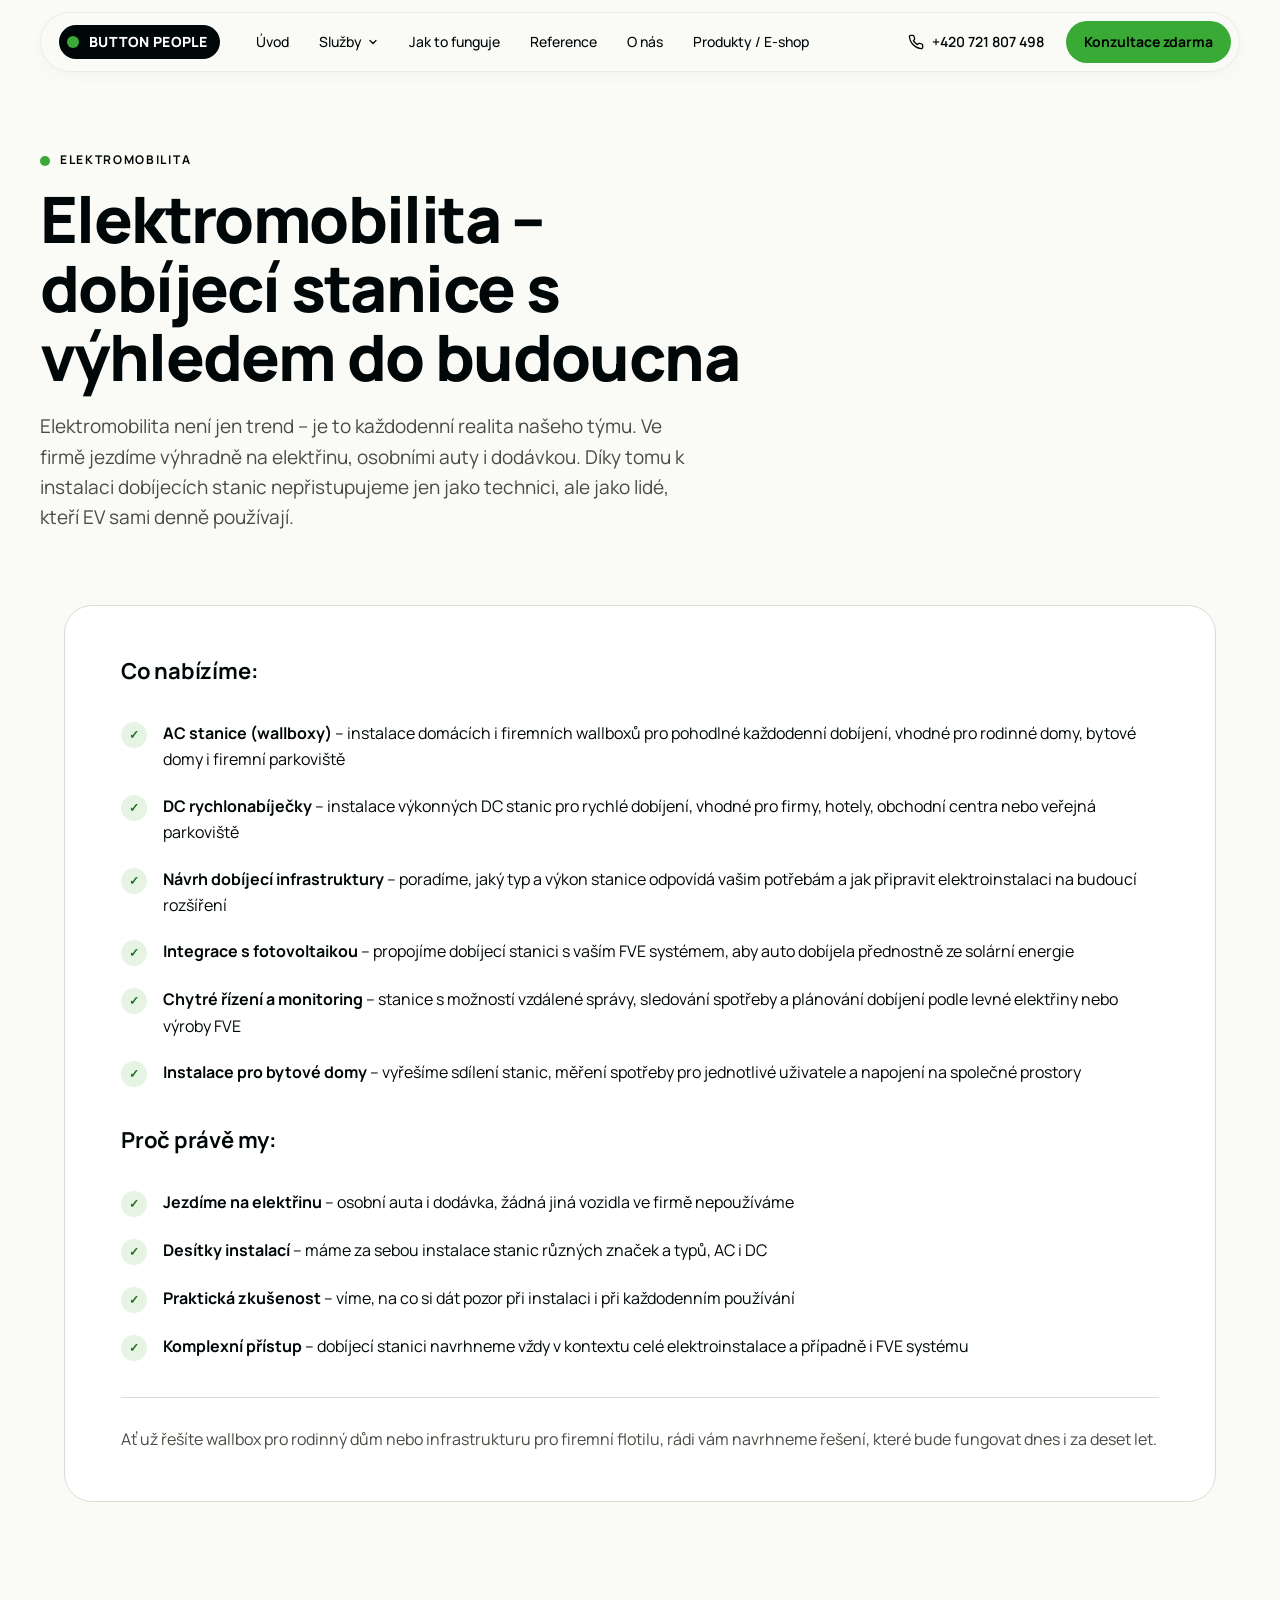
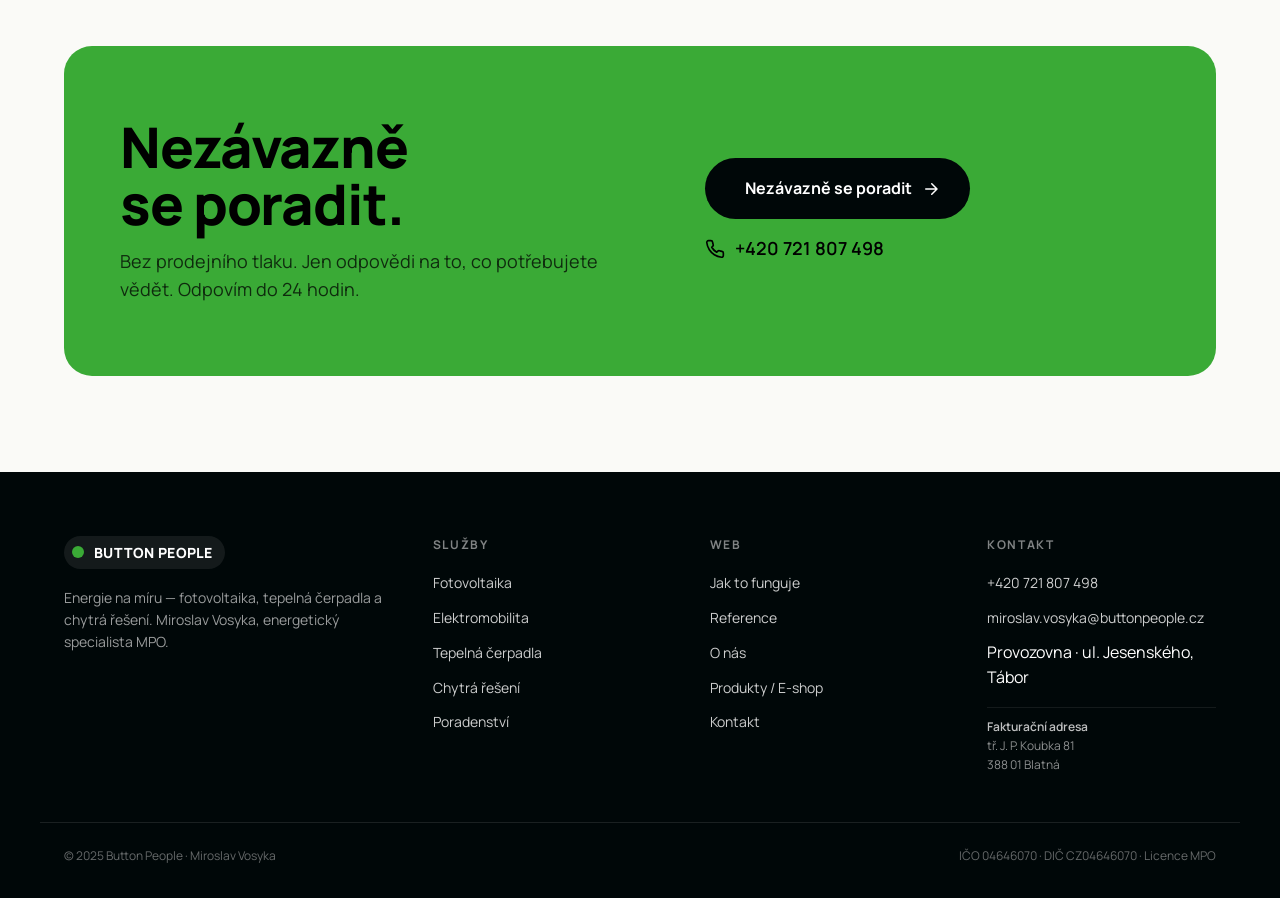
==== elektromobilita.html @ b2ba4898 "Přidat podstránku Elektromobilita a doplnit ji do navigace Nová stránka elektromobilita.html ve stej" ====
<!DOCTYPE html>
<html lang="cs">
<head>
<meta charset="utf-8">
<title>Elektromobilita – dobíjecí stanice s výhledem do budoucna | Button People</title>
<meta name="description" content="Instalace AC wallboxů i DC rychlonabíječek. Jezdíme na elektřinu sami, takže víme, na co si dát pozor. Button People, Tábor.">
<meta name="viewport" content="width=device-width,initial-scale=1">
<link rel="stylesheet" href="style.css">
<style>
@import url('https://fonts.googleapis.com/css2?family=Manrope:wght@400;500;600;700;800&family=JetBrains+Mono:wght@400;500&display=swap');

:root {
  --bp-green:       #3AAA36;
  --bp-green-600:   #2E8D2B;
  --bp-green-700:   #246F22;
  --bp-green-100:   #E6F4E4;
  --bp-black:       #000708;
  --bp-paper:       #FAFAF7;
  --bp-stone-50:    #F5F5F2;
  --bp-stone-100:   #EDEDE8;
  --bp-stone-200:   #DCDCD4;
  --bp-stone-500:   #6A6A61;
  --bp-stone-600:   #4A4A43;
  --fg-1:           var(--bp-black);
  --fg-2:           var(--bp-stone-600);
  --fg-3:           var(--bp-stone-500);
  --border-1:       var(--bp-stone-200);
  --bg-page:        var(--bp-paper);
  --font-sans:      'Manrope', 'Helvetica Neue', Arial, sans-serif;
  --radius-lg:      18px;
  --radius-xl:      28px;
  --shadow-lg:      0 20px 40px -12px rgba(0,7,8,0.18), 0 4px 8px rgba(0,7,8,0.06);
  --dur-fast:       120ms;
  --ease-out:       cubic-bezier(.22,.61,.36,1);
  --container:      1200px;
}

html { -webkit-text-size-adjust: 100%; }
body {
  font-family: var(--font-sans);
  font-size: 16px;
  line-height: 1.55;
  color: var(--fg-1);
  background: var(--bg-page);
  -webkit-font-smoothing: antialiased;
  text-rendering: optimizeLegibility;
  margin: 0;
}
* { box-sizing: border-box; }
a { color: inherit; text-decoration: none; }
p { margin: 0; text-wrap: pretty; }

.container { max-width: var(--container); margin: 0 auto; padding: 0 24px; }

/* NAV */
.nav-wrap { position: sticky; top: 0; z-index: 50; padding: 12px 24px; }
.nav {
  max-width: var(--container); margin: 0 auto;
  display: flex; align-items: center; gap: 8px;
  background: rgba(250,250,247,0.80);
  backdrop-filter: blur(16px); -webkit-backdrop-filter: blur(16px);
  border-radius: 999px; padding: 8px 8px 8px 18px;
  border: 1px solid rgba(0,7,8,0.06);
  box-shadow: 0 4px 20px -8px rgba(0,7,8,0.08);
}
.nav-logo {
  display: inline-flex; align-items: center; gap: 10px;
  font-weight: 800; letter-spacing: 0.02em; font-size: 14px;
  padding: 6px 12px 6px 8px; border-radius: 999px;
  background: var(--bp-black); color: #fff;
}
.nav-logo .dot { width: 12px; height: 12px; border-radius: 50%; background: var(--bp-green); display: inline-block; flex: none; }
.nav-links { display: flex; gap: 2px; margin-left: 14px; flex: 1; }
.nav-links a {
  padding: 8px 14px; border-radius: 999px;
  font-size: 14px; font-weight: 500; color: var(--fg-1);
  transition: background var(--dur-fast) var(--ease-out);
}
.nav-links a:hover { background: rgba(0,7,8,0.05); }
.nav-phone {
  display: inline-flex; align-items: center; gap: 8px;
  padding: 8px 14px; font-size: 14px; font-weight: 600; color: var(--fg-1);
}
.nav-cta {
  display: inline-flex; align-items: center; gap: 8px;
  padding: 10px 18px; border-radius: 999px;
  background: var(--bp-green); color: #000;
  font-weight: 700; font-size: 14px;
  transition: background var(--dur-fast);
}
.nav-cta:hover { background: var(--bp-green-600); color: #fff; }

/* BUTTONS */
.btn {
  display: inline-flex; align-items: center; gap: 10px;
  padding: 14px 24px; border-radius: 999px;
  font-weight: 700; font-size: 15px; border: none; cursor: pointer;
  font-family: inherit; transition: all var(--dur-fast) var(--ease-out);
  text-decoration: none;
}
.btn-dark { background: var(--bp-black); color: #fff; }
.btn-dark:hover { opacity: 0.88; }
.btn-lg { padding: 18px 30px; font-size: 16px; }

/* EYEBROW */
.eyebrow {
  display: inline-flex; align-items: center; gap: 10px;
  font-size: 12px; letter-spacing: .14em; text-transform: uppercase;
  font-weight: 700; margin-bottom: 14px;
}
.eyebrow::before { content: ''; width: 10px; height: 10px; border-radius: 50%; background: var(--bp-green); }

/* PAGE HEADER */
.page-header { padding: 64px 0 72px; }
.page-title {
  font-weight: 800;
  font-size: clamp(36px, 5vw, 64px);
  line-height: 1.08; letter-spacing: -0.025em;
  max-width: 820px; margin: 0 0 20px;
}
.page-lead { font-size: 19px; color: var(--fg-2); line-height: 1.6; max-width: 660px; }

/* CONTENT */
.service-content { padding-bottom: 96px; }
.content-card {
  background: #fff; border: 1px solid var(--border-1);
  border-radius: var(--radius-xl); padding: 48px 56px;
}
.content-card h3 {
  font-family: var(--font-sans); font-size: 22px; font-weight: 700;
  margin: 0 0 32px; letter-spacing: -0.01em;
}
.service-bullets { list-style: none; padding: 0; margin: 0 0 36px; display: grid; gap: 20px; }
.service-bullets li { display: flex; gap: 16px; align-items: flex-start; font-size: 16px; line-height: 1.65; }
.bullet-icon {
  width: 26px; height: 26px; border-radius: 50%;
  background: var(--bp-green-100); color: var(--bp-green-700);
  display: flex; align-items: center; justify-content: center;
  flex-shrink: 0; margin-top: 2px; font-size: 12px; font-weight: 800;
}
.service-closing {
  font-size: 16px; color: var(--fg-2); line-height: 1.65;
  padding-top: 28px; border-top: 1px solid var(--border-1);
}

/* CTA */
.cta-wrap { padding: 48px 0 96px; }
.cta-close {
  background: var(--bp-green); border-radius: var(--radius-xl);
  padding: 72px 56px; display: grid;
  grid-template-columns: 1.2fr 1fr; gap: 40px; align-items: center;
}
.cta-close h2 {
  font-family: var(--font-sans);
  font-size: clamp(36px, 4.5vw, 56px); font-weight: 800;
  line-height: 1.02; letter-spacing: -0.02em; margin: 0 0 16px; color: #000;
}
.cta-close p { color: rgba(0,0,0,0.75); font-size: 18px; max-width: 480px; margin: 0; }
.cta-actions { display: flex; flex-direction: column; gap: 16px; align-items: flex-start; }
.cta-phone { display: inline-flex; align-items: center; gap: 10px; font-size: 18px; font-weight: 600; color: #000; }

/* FOOTER */
.footer { background: var(--bp-black); color: #fff; padding: 64px 0 32px; margin-top: 0; }
.footer-inner {
  display: grid; grid-template-columns: 1.4fr 1fr 1fr 1fr;
  gap: 48px; padding-bottom: 48px;
  border-bottom: 1px solid rgba(255,255,255,0.10);
}
.footer h5 {
  font-size: 12px; letter-spacing: .14em; text-transform: uppercase;
  color: rgba(255,255,255,0.50); margin: 0 0 16px; font-weight: 700;
}
.footer-col ul { list-style: none; padding: 0; margin: 0; display: grid; gap: 10px; }
.footer-col a { color: rgba(255,255,255,0.80); font-size: 14px; transition: color var(--dur-fast); }
.footer-col a:hover { color: var(--bp-green); }
.footer-about { font-size: 14px; color: rgba(255,255,255,0.60); line-height: 1.55; margin-top: 18px; max-width: 320px; }
.footer-bottom {
  display: flex; justify-content: space-between; align-items: center;
  padding-top: 24px; font-size: 12px; color: rgba(255,255,255,0.40);
}
.footer-logo {
  display: inline-flex; align-items: center; gap: 10px;
  font-weight: 800; letter-spacing: 0.02em; font-size: 14px;
  padding: 6px 12px 6px 8px; border-radius: 999px;
  background: rgba(255,255,255,0.08); color: #fff;
}
.footer-logo .dot { width: 12px; height: 12px; border-radius: 50%; background: var(--bp-green); display: inline-block; }

/* STICKY CTA */
.sticky-cta {
  display: none; position: fixed; bottom: 16px; right: 16px; z-index: 60;
  background: var(--bp-green); color: #000; padding: 14px 22px; border-radius: 999px;
  font-weight: 700; font-size: 14px; font-family: var(--font-sans);
  box-shadow: var(--shadow-lg);
}

/* RESPONSIVE */
@media (max-width: 900px) {
  .cta-close { grid-template-columns: 1fr; padding: 40px 28px; }
  .footer-inner { grid-template-columns: 1fr 1fr; }
  .content-card { padding: 32px 24px; }
  .nav-links { display: none; }
  .nav-phone { display: none; }
  .sticky-cta { display: inline-flex; }
}
</style>
</head>
<body>

<!-- NAV -->
<div class="nav-wrap">
  <nav class="nav">
    <a href="index.html" class="nav-logo"><span class="dot"></span>BUTTON PEOPLE</a>
    <div class="nav-links">
      <a href="index.html">Úvod</a>
      <div class="nav-dropdown">
          <a href="sluzby.html" class="nav-dropdown-trigger">Služby <svg class="chevron" width="12" height="12" viewBox="0 0 24 24" fill="none" stroke="currentColor" stroke-width="2.5" stroke-linecap="round" stroke-linejoin="round"><path d="M6 9l6 6 6-6"/></svg></a>
          <div class="nav-dropdown-menu">
            <a href="fotovoltaika.html"><span class="dd-icon"><svg viewBox="0 0 24 24"><circle cx="12" cy="12" r="4"/><path d="M12 2v2M12 20v2M4.93 4.93l1.41 1.41M17.66 17.66l1.41 1.41M2 12h2M20 12h2M6.34 17.66l-1.41 1.41M19.07 4.93l-1.41 1.41"/></svg></span>Fotovoltaika</a>
            <a href="elektromobilita.html"><span class="dd-icon"><svg viewBox="0 0 24 24"><path d="M13 2L3 14h9l-1 8 10-12h-9l1-8z"/></svg></span>Elektromobilita</a>
            <a href="tepelna-cerpadla.html"><span class="dd-icon"><svg viewBox="0 0 24 24"><path d="M14 4v10.54a4 4 0 1 1-4 0V4a2 2 0 0 1 4 0Z"/></svg></span>Tepelná čerpadla</a>
            <a href="energeticka-reseni.html"><span class="dd-icon"><svg viewBox="0 0 24 24"><rect x="4" y="4" width="16" height="16" rx="2"/><path d="M9 9h6v6H9zM9 1v3M15 1v3M9 20v3M15 20v3M20 9h3M20 14h3M1 9h3M1 14h3"/></svg></span>Chytrá řešení</a>
            <a href="poradenstvi.html"><span class="dd-icon"><svg viewBox="0 0 24 24"><path d="M12 22s8-4 8-10V5l-8-3-8 3v7c0 6 8 10 8 10z"/><path d="m9 12 2 2 4-4"/></svg></span>Energetické poradenství</a>
          </div>
        </div>
      <a href="jak-to-funguje.html">Jak to funguje</a>
      <a href="reference.html">Reference</a>
      <a href="o-nas.html">O nás</a>
      <a href="eshop.html">Produkty / E-shop</a>
    </div>
    <span class="nav-phone">
      <svg width="16" height="16" viewBox="0 0 24 24" fill="none" stroke="currentColor" stroke-width="2" stroke-linecap="round" stroke-linejoin="round"><path d="M22 16.92v3a2 2 0 0 1-2.18 2 19.79 19.79 0 0 1-8.63-3.07 19.5 19.5 0 0 1-6-6 19.79 19.79 0 0 1-3.07-8.67A2 2 0 0 1 4.11 2h3a2 2 0 0 1 2 1.72 12.84 12.84 0 0 0 .7 2.81 2 2 0 0 1-.45 2.11L8.09 9.91a16 16 0 0 0 6 6l1.27-1.27a2 2 0 0 1 2.11-.45 12.84 12.84 0 0 0 2.81.7A2 2 0 0 1 22 16.92z"/></svg>
      +420 721 807 498
    </span>
    <a href="kontakt.html" class="nav-cta">Konzultace zdarma</a>
  </nav>
</div>

<!-- PAGE HEADER -->
<div class="container page-header">
  <div class="eyebrow">Elektromobilita</div>
  <h1 class="page-title">Elektromobilita – dobíjecí stanice s výhledem do budoucna</h1>
  <p class="page-lead">Elektromobilita není jen trend – je to každodenní realita našeho týmu. Ve firmě jezdíme výhradně na elektřinu, osobními auty i dodávkou. Díky tomu k instalaci dobíjecích stanic nepřistupujeme jen jako technici, ale jako lidé, kteří EV sami denně používají.</p>
</div>

<!-- CONTENT -->
<div class="container service-content">
  <div class="content-card">
    <h3>Co nabízíme:</h3>
    <ul class="service-bullets">
      <li>
        <span class="bullet-icon">✓</span>
        <span><strong>AC stanice (wallboxy)</strong> – instalace domácích i firemních wallboxů pro pohodlné každodenní dobíjení, vhodné pro rodinné domy, bytové domy i firemní parkoviště</span>
      </li>
      <li>
        <span class="bullet-icon">✓</span>
        <span><strong>DC rychlonabíječky</strong> – instalace výkonných DC stanic pro rychlé dobíjení, vhodné pro firmy, hotely, obchodní centra nebo veřejná parkoviště</span>
      </li>
      <li>
        <span class="bullet-icon">✓</span>
        <span><strong>Návrh dobíjecí infrastruktury</strong> – poradíme, jaký typ a výkon stanice odpovídá vašim potřebám a jak připravit elektroinstalaci na budoucí rozšíření</span>
      </li>
      <li>
        <span class="bullet-icon">✓</span>
        <span><strong>Integrace s fotovoltaikou</strong> – propojíme dobíjecí stanici s vaším FVE systémem, aby auto dobíjela přednostně ze solární energie</span>
      </li>
      <li>
        <span class="bullet-icon">✓</span>
        <span><strong>Chytré řízení a monitoring</strong> – stanice s možností vzdálené správy, sledování spotřeby a plánování dobíjení podle levné elektřiny nebo výroby FVE</span>
      </li>
      <li>
        <span class="bullet-icon">✓</span>
        <span><strong>Instalace pro bytové domy</strong> – vyřešíme sdílení stanic, měření spotřeby pro jednotlivé uživatele a napojení na společné prostory</span>
      </li>
    </ul>

    <h3>Proč právě my:</h3>
    <ul class="service-bullets">
      <li>
        <span class="bullet-icon">✓</span>
        <span><strong>Jezdíme na elektřinu</strong> – osobní auta i dodávka, žádná jiná vozidla ve firmě nepoužíváme</span>
      </li>
      <li>
        <span class="bullet-icon">✓</span>
        <span><strong>Desítky instalací</strong> – máme za sebou instalace stanic různých značek a typů, AC i DC</span>
      </li>
      <li>
        <span class="bullet-icon">✓</span>
        <span><strong>Praktická zkušenost</strong> – víme, na co si dát pozor při instalaci i při každodenním používání</span>
      </li>
      <li>
        <span class="bullet-icon">✓</span>
        <span><strong>Komplexní přístup</strong> – dobíjecí stanici navrhneme vždy v kontextu celé elektroinstalace a případně i FVE systému</span>
      </li>
    </ul>

    <p class="service-closing">Ať už řešíte wallbox pro rodinný dům nebo infrastrukturu pro firemní flotilu, rádi vám navrhneme řešení, které bude fungovat dnes i za deset let.</p>
  </div>
</div>

<!-- CTA -->
<div class="cta-wrap">
  <div class="container">
    <div class="cta-close">
      <div>
        <h2>Nezávazně se poradit.</h2>
        <p>Bez prodejního tlaku. Jen odpovědi na to, co potřebujete vědět. Odpovím do 24 hodin.</p>
      </div>
      <div class="cta-actions">
        <a href="kontakt.html" class="btn btn-dark btn-lg">
          Nezávazně se poradit
          <svg width="18" height="18" viewBox="0 0 24 24" fill="none" stroke="currentColor" stroke-width="2" stroke-linecap="round" stroke-linejoin="round"><path d="M5 12h14M13 5l7 7-7 7"/></svg>
        </a>
        <span class="cta-phone">
          <svg width="20" height="20" viewBox="0 0 24 24" fill="none" stroke="currentColor" stroke-width="2" stroke-linecap="round" stroke-linejoin="round"><path d="M22 16.92v3a2 2 0 0 1-2.18 2 19.79 19.79 0 0 1-8.63-3.07 19.5 19.5 0 0 1-6-6 19.79 19.79 0 0 1-3.07-8.67A2 2 0 0 1 4.11 2h3a2 2 0 0 1 2 1.72 12.84 12.84 0 0 0 .7 2.81 2 2 0 0 1-.45 2.11L8.09 9.91a16 16 0 0 0 6 6l1.27-1.27a2 2 0 0 1 2.11-.45 12.84 12.84 0 0 0 2.81.7A2 2 0 0 1 22 16.92z"/></svg>
          +420 721 807 498
        </span>
      </div>
    </div>
  </div>
</div>

<!-- FOOTER -->
<footer class="footer">
  <div class="container footer-inner">
    <div>
      <a href="index.html" class="footer-logo"><span class="dot"></span>BUTTON PEOPLE</a>
      <p class="footer-about">Energie na míru — fotovoltaika, tepelná čerpadla a chytrá řešení. Miroslav Vosyka, energetický specialista MPO.</p>
    </div>
    <div class="footer-col">
      <h5>Služby</h5>
      <ul>
        <li><a href="fotovoltaika.html">Fotovoltaika</a></li>
        <li><a href="elektromobilita.html">Elektromobilita</a></li>
        <li><a href="tepelna-cerpadla.html">Tepelná čerpadla</a></li>
        <li><a href="energeticka-reseni.html">Chytrá řešení</a></li>
        <li><a href="poradenstvi.html">Poradenství</a></li>
      </ul>
    </div>
    <div class="footer-col">
      <h5>Web</h5>
      <ul>
        <li><a href="jak-to-funguje.html">Jak to funguje</a></li>
        <li><a href="reference.html">Reference</a></li>
        <li><a href="o-nas.html">O nás</a></li>
        <li><a href="eshop.html">Produkty / E-shop</a></li>
        <li><a href="kontakt.html">Kontakt</a></li>
      </ul>
    </div>
    <div class="footer-col">
      <h5>Kontakt</h5>
      <ul>
        <li><a href="tel:+420721807498">+420 721 807 498</a></li>
        <li><a href="mailto:miroslav.vosyka@buttonpeople.cz">miroslav.vosyka@buttonpeople.cz</a></li>
        <li>Provozovna · ul. Jesenského, Tábor</li>
        <li style="margin-top:8px;padding-top:10px;border-top:1px solid rgba(255,255,255,0.08);font-size:12px;color:rgba(255,255,255,0.55);line-height:1.55">
          <strong style="color:rgba(255,255,255,0.75);font-weight:600">Fakturační adresa</strong><br>
          tř. J. P. Koubka 81<br>388 01 Blatná
        </li>
      </ul>
    </div>
  </div>
  <div class="container footer-bottom">
    <span>© 2025 Button People · Miroslav Vosyka</span>
    <span>IČO 04646070 · DIČ CZ04646070 · Licence MPO</span>
  </div>
</footer>

<a href="kontakt.html" class="sticky-cta">Konzultace zdarma</a>

</body>
</html>
---- style.css ----
/* ==========================================================================
   Button People — Design Tokens + Website Styles
   ========================================================================== */

@import url('https://fonts.googleapis.com/css2?family=Manrope:wght@400;500;600;700;800&family=JetBrains+Mono:wght@400;500&display=swap');

:root {
  --bp-green:        #3AAA36;
  --bp-green-600:    #2E8D2B;
  --bp-green-700:    #246F22;
  --bp-green-100:    #E6F4E4;
  --bp-green-50:     #F2F9F1;

  --bp-black:        #000708;
  --bp-ink:          #0E1311;
  --bp-charcoal:     #1C2320;

  --bp-white:        #FFFFFF;
  --bp-paper:        #FAFAF7;
  --bp-stone-50:     #F5F5F2;
  --bp-stone-100:    #EDEDE8;
  --bp-stone-200:    #DCDCD4;
  --bp-stone-300:    #BFBFB5;
  --bp-stone-400:    #8E8E85;
  --bp-stone-500:    #6A6A61;
  --bp-stone-600:    #4A4A43;
  --bp-stone-700:    #2D2D28;

  --fg-1:            var(--bp-black);
  --fg-2:            var(--bp-stone-600);
  --fg-3:            var(--bp-stone-500);
  --fg-disabled:     var(--bp-stone-400);
  --fg-on-dark:      var(--bp-white);
  --fg-on-dark-2:    rgba(255,255,255,0.72);
  --fg-on-dark-3:    rgba(255,255,255,0.50);
  --fg-accent:       var(--bp-green-700);

  --bg-page:         var(--bp-paper);
  --bg-surface:      var(--bp-white);
  --bg-surface-alt:  var(--bp-stone-50);
  --bg-dark:         var(--bp-black);
  --bg-dark-alt:     var(--bp-ink);
  --bg-accent:       var(--bp-green);
  --bg-accent-soft:  var(--bp-green-100);

  --border-1:        var(--bp-stone-200);
  --border-2:        var(--bp-stone-300);
  --border-strong:   var(--bp-black);
  --border-on-dark:  rgba(255,255,255,0.10);

  --font-sans:   'Manrope', 'Helvetica Neue', Arial, sans-serif;
  --font-display:'Manrope', 'Helvetica Neue', Arial, sans-serif;
  --font-mono:   'JetBrains Mono', ui-monospace, 'SF Mono', Menlo, monospace;

  --fs-display-1: clamp(56px, 7.5vw, 104px);
  --fs-display-2: clamp(44px, 5.5vw, 72px);
  --fs-h1:        clamp(36px, 4vw, 56px);
  --fs-h2:        clamp(28px, 3vw, 40px);
  --fs-h3:        22px;
  --fs-h4:        18px;
  --fs-body-lg:   18px;
  --fs-body:      16px;
  --fs-body-sm:   14px;
  --fs-caption:   13px;
  --fs-overline:  12px;

  --lh-tight:     0.95;
  --lh-display:   1.02;
  --lh-heading:   1.12;
  --lh-body:      1.55;
  --lh-loose:     1.7;

  --tracking-display: -0.02em;
  --tracking-heading: -0.01em;
  --tracking-body:    0;
  --tracking-over:    0.14em;

  --sp-0:  0; --sp-1:  4px; --sp-2:  8px; --sp-3:  12px;
  --sp-4:  16px; --sp-5:  24px; --sp-6:  32px; --sp-7:  48px;
  --sp-8:  64px; --sp-9:  96px; --sp-10: 128px;

  --radius-xs:   4px;
  --radius-sm:   8px;
  --radius-md:   12px;
  --radius-lg:   18px;
  --radius-xl:   28px;
  --radius-pill: 999px;

  --shadow-sm:   0 1px 2px rgba(0,7,8,0.06), 0 1px 1px rgba(0,7,8,0.04);
  --shadow-md:   0 6px 16px -4px rgba(0,7,8,0.10), 0 2px 4px rgba(0,7,8,0.06);
  --shadow-lg:   0 20px 40px -12px rgba(0,7,8,0.18), 0 4px 8px rgba(0,7,8,0.06);
  --shadow-focus:0 0 0 3px rgba(58,170,54,0.35);

  --ease-out:    cubic-bezier(.22,.61,.36,1);
  --ease-in-out: cubic-bezier(.65,.05,.36,1);
  --dur-fast:    120ms;
  --dur-base:    220ms;
  --dur-slow:    420ms;

  --container: 1200px;
  --container-narrow: 880px;
}

/* ========== BASE ========== */
html { -webkit-text-size-adjust: 100%; }
body {
  font-family: var(--font-sans);
  font-size: var(--fs-body);
  line-height: var(--lh-body);
  color: var(--fg-1);
  background: var(--bg-page);
  -webkit-font-smoothing: antialiased;
  text-rendering: optimizeLegibility;
  margin: 0;
}
* { box-sizing: border-box; }
a { color: inherit; text-decoration: none; }
img { max-width: 100%; display: block; }
p { margin: 0; text-wrap: pretty; }

h1, h2, h3, h4 { margin: 0; text-wrap: balance; }

.container {
  max-width: var(--container);
  margin: 0 auto;
  padding: 0 24px;
}

/* ========== TYPOGRAPHY ========== */
.eyebrow {
  display: inline-flex; align-items: center; gap: 10px;
  font-size: 12px; letter-spacing: .14em; text-transform: uppercase;
  font-weight: 700; margin-bottom: 14px;
}
.eyebrow::before { content: ''; width: 10px; height: 10px; border-radius: 50%; background: var(--bp-green); }
.h2 {
  font-weight: 800;
  font-size: clamp(32px, 4vw, 52px);
  line-height: 1.05;
  letter-spacing: -0.02em;
  margin: 0;
  text-wrap: balance;
}
.lead { font-size: 18px; color: var(--fg-2); margin-top: 16px; line-height: 1.55; }

/* ========== NAV ========== */
.nav-wrap {
  position: sticky; top: 0; z-index: 50;
  padding: 12px 24px;
  background: transparent;
}
.nav {
  max-width: var(--container);
  margin: 0 auto;
  display: flex; align-items: center; gap: 8px;
  background: rgba(250,250,247,0.80);
  backdrop-filter: blur(16px);
  -webkit-backdrop-filter: blur(16px);
  border-radius: 999px;
  padding: 8px 8px 8px 18px;
  border: 1px solid rgba(0,7,8,0.06);
  box-shadow: 0 4px 20px -8px rgba(0,7,8,0.08);
}
.nav-logo {
  display: inline-flex; align-items: center; gap: 10px;
  font-weight: 800; letter-spacing: 0.02em; font-size: 14px;
  padding: 6px 12px 6px 8px; border-radius: 999px;
  background: var(--bp-black); color: #fff;
  flex-shrink: 0;
}
.nav-logo .dot { width: 12px; height: 12px; border-radius: 50%; background: var(--bp-green); display: inline-block; flex: none; }
.nav-links { display: flex; gap: 2px; margin-left: 14px; flex: 1; }
.nav-links a {
  padding: 8px 14px; border-radius: 999px;
  font-size: 14px; font-weight: 500; color: var(--fg-1);
  transition: background var(--dur-fast) var(--ease-out);
}
.nav-links a:hover { background: rgba(0,7,8,0.05); }
.nav-links a.active { background: var(--bp-stone-100); }
.nav-phone {
  display: inline-flex; align-items: center; gap: 8px;
  padding: 8px 14px; font-size: 14px; font-weight: 600; color: var(--fg-1);
}
.nav-cta {
  display: inline-flex; align-items: center; gap: 8px;
  padding: 10px 18px; border-radius: 999px;
  background: var(--bp-green); color: #000;
  font-weight: 700; font-size: 14px;
  transition: background var(--dur-fast);
}
.nav-cta:hover { background: var(--bp-green-600); color: #fff; }

/* ========== NAV DROPDOWN ========== */
.nav-dropdown { position: relative; display: flex; align-items: center; }
.nav-dropdown-trigger {
  display: inline-flex; align-items: center; gap: 5px;
  padding: 8px 14px; border-radius: 999px;
  font-size: 14px; font-weight: 500; color: var(--fg-1);
  transition: background var(--dur-fast) var(--ease-out);
  cursor: pointer; white-space: nowrap;
}
.nav-dropdown:hover .nav-dropdown-trigger { background: rgba(0,7,8,0.05); }
.nav-dropdown-trigger.active { background: var(--bp-stone-100); }
.nav-dropdown-trigger .chevron { transition: transform var(--dur-fast) var(--ease-out); flex-shrink: 0; }
.nav-dropdown:hover .nav-dropdown-trigger .chevron { transform: rotate(180deg); }
.nav-dropdown-menu {
  position: absolute;
  top: calc(100% + 10px);
  left: 50%;
  transform: translateX(-50%) translateY(-6px);
  background: rgba(250,250,247,0.97);
  backdrop-filter: blur(20px);
  -webkit-backdrop-filter: blur(20px);
  border: 1px solid rgba(0,7,8,0.07);
  border-radius: var(--radius-lg);
  box-shadow: var(--shadow-lg);
  padding: 6px;
  min-width: 230px;
  opacity: 0;
  visibility: hidden;
  pointer-events: none;
  transition: opacity var(--dur-fast) var(--ease-out), visibility var(--dur-fast), transform var(--dur-fast) var(--ease-out);
  z-index: 100;
}
.nav-dropdown:hover .nav-dropdown-menu {
  opacity: 1;
  visibility: visible;
  transform: translateX(-50%) translateY(0);
  pointer-events: auto;
}
.nav-dropdown-menu::before {
  content: '';
  position: absolute;
  top: -10px;
  left: -16px;
  right: -16px;
  height: 10px;
}
.nav-dropdown-menu a {
  display: flex; align-items: center; gap: 10px;
  padding: 9px 10px; border-radius: var(--radius-md);
  font-size: 14px; font-weight: 500; color: var(--fg-1);
  transition: background var(--dur-fast); white-space: nowrap;
}
.nav-dropdown-menu a:hover { background: var(--bp-stone-50); }
.dd-icon {
  width: 32px; height: 32px; border-radius: 8px;
  background: var(--bp-green-100); color: var(--bp-green-700);
  display: flex; align-items: center; justify-content: center; flex-shrink: 0;
}
.dd-icon svg { width: 16px; height: 16px; fill: none; stroke: currentColor; stroke-width: 2; stroke-linecap: round; stroke-linejoin: round; }

/* ========== BUTTONS ========== */
.btn {
  display: inline-flex; align-items: center; gap: 10px;
  padding: 14px 24px; border-radius: 999px;
  font-weight: 700; font-size: 15px; border: none; cursor: pointer;
  font-family: inherit;
  transition: all var(--dur-fast) var(--ease-out);
  text-decoration: none;
}
.btn-primary { background: var(--bp-green); color: #000; }
.btn-primary:hover { background: var(--bp-green-600); color: #fff; }
.btn-dark { background: var(--bp-black); color: #fff; position: relative; }
.btn-dark::before {
  content: ''; width: 0; height: 8px; border-radius: 50%;
  background: var(--bp-green);
  transition: width var(--dur-base) var(--ease-out);
}
.btn-dark:hover::before { width: 8px; }
.btn-ghost { background: transparent; color: var(--fg-1); border: 1.5px solid var(--bp-black); }
.btn-ghost:hover { background: var(--bp-black); color: #fff; }
.btn-lg { padding: 18px 30px; font-size: 16px; }

/* ========== HERO ========== */
.hero {
  padding: 48px 0 80px;
  display: grid;
  grid-template-columns: minmax(0, 1.2fr) minmax(0, 1fr);
  gap: 56px;
  align-items: end;
}
.hero-eyebrow {
  display: inline-flex; align-items: center; gap: 10px;
  font-size: 12px; letter-spacing: .14em; text-transform: uppercase;
  font-weight: 700; color: var(--fg-1);
  padding: 6px 14px 6px 10px; border-radius: 999px;
  background: #fff; border: 1px solid var(--border-1);
  margin-bottom: 24px;
}
.hero-eyebrow::before { content: ''; width: 8px; height: 8px; border-radius: 50%; background: var(--bp-green); }
.hero-title {
  font-weight: 800;
  font-size: clamp(48px, 6vw, 88px);
  line-height: 1.15;
  letter-spacing: -0.025em;
  margin: 0 0 24px;
  text-wrap: balance;
}
.hero-sub { font-size: 20px; color: var(--fg-2); line-height: 1.5; max-width: 520px; margin-bottom: 32px; }
.hero-ctas { display: flex; gap: 12px; flex-wrap: wrap; }
.hero-frame {
  border-radius: var(--radius-xl);
  aspect-ratio: 4 / 5;
  background: linear-gradient(135deg, #1a2220 0%, #0a0e0d 100%);
  position: relative;
  overflow: hidden;
  box-shadow: var(--shadow-lg);
}
.hero-frame::after {
  content: '';
  position: absolute; inset: 0;
  background-image:
    repeating-linear-gradient(90deg, rgba(255,255,255,0.05) 0 1px, transparent 1px 22%),
    repeating-linear-gradient(0deg, rgba(255,255,255,0.05) 0 1px, transparent 1px 33%);
}
.hero-frame-tag {
  position: absolute; bottom: 16px; left: 16px;
  padding: 8px 14px; border-radius: 999px;
  background: rgba(255,255,255,0.10); backdrop-filter: blur(10px);
  color: #fff; font-size: 12px; font-weight: 600;
  display: inline-flex; align-items: center; gap: 8px; z-index: 1;
}
.hero-frame-tag .dot { width: 8px; height: 8px; border-radius: 50%; background: var(--bp-green); }

/* ========== USP BAR ========== */
.usp-bar {
  background: #fff;
  border: 1px solid var(--border-1);
  border-radius: var(--radius-xl);
  padding: 24px 32px;
  display: grid;
  grid-template-columns: repeat(4, 1fr);
  gap: 24px;
  margin-top: -48px;
  position: relative;
  z-index: 2;
  box-shadow: var(--shadow-md);
}
.usp-item { display: flex; flex-direction: column; gap: 4px; position: relative; }
.usp-item + .usp-item::before {
  content: ''; position: absolute; left: -12px; top: 4px; bottom: 4px; width: 1px;
  background: var(--border-1);
}
.usp-num { font-weight: 800; font-size: 28px; letter-spacing: -0.02em; line-height: 1; }
.usp-num .unit { font-size: 16px; color: var(--fg-3); font-weight: 600; margin-left: 4px; }
.usp-lbl { font-size: 13px; color: var(--fg-2); }

/* ========== SECTIONS ========== */
.section { padding: 96px 0; }
.section-dark { background: var(--bp-black); color: #fff; }
.section-dark .h2 { color: #fff; }
.section-dark .lead { color: var(--fg-on-dark-2); }

.section-head {
  display: flex; align-items: end; justify-content: space-between;
  gap: 32px; margin-bottom: 48px; flex-wrap: wrap;
}
.section-head-left { max-width: 640px; }

/* ========== PAGE HEADER (service pages) ========== */
.page-header { padding: 64px 0 72px; }
.page-title {
  font-weight: 800;
  font-size: clamp(36px, 5vw, 64px);
  line-height: 1.08; letter-spacing: -0.025em;
  max-width: 820px; margin: 0 0 20px;
}
.page-lead { font-size: 19px; color: var(--fg-2); line-height: 1.6; max-width: 660px; }

/* ========== SERVICE CARDS ========== */
.services-grid {
  display: grid;
  grid-template-columns: repeat(4, 1fr);
  gap: 16px;
}
.service-card {
  background: #fff;
  border: 1px solid var(--border-1);
  border-radius: var(--radius-lg);
  padding: 28px;
  display: flex; flex-direction: column; gap: 14px;
  position: relative;
  transition: all var(--dur-base) var(--ease-out);
  min-height: 260px;
  text-decoration: none;
  color: inherit;
}
.service-card:hover { transform: translateY(-4px); border-color: var(--border-2); box-shadow: var(--shadow-md); }
.service-icon {
  width: 44px; height: 44px; border-radius: 12px;
  background: var(--bp-green-100); color: var(--bp-green-700);
  display: flex; align-items: center; justify-content: center;
}
.service-icon svg { width: 24px; height: 24px; stroke-width: 2; fill: none; stroke: currentColor; stroke-linecap: round; stroke-linejoin: round; }
.service-title { font-size: 20px; font-weight: 700; letter-spacing: -0.01em; }
.service-desc { font-size: 14px; color: var(--fg-2); line-height: 1.5; flex: 1; }
.service-arrow {
  width: 36px; height: 36px; border-radius: 50%;
  background: var(--bg-surface-alt);
  display: flex; align-items: center; justify-content: center;
  transition: all var(--dur-fast);
  position: absolute; top: 22px; right: 22px;
}
.service-card:hover .service-arrow { background: var(--bp-black); color: #fff; }

/* ========== WHY US ========== */
.whyus-grid {
  display: grid; grid-template-columns: repeat(3, 1fr);
  gap: 2px; background: rgba(255,255,255,0.10);
  border-radius: var(--radius-xl); overflow: hidden;
  border: 1px solid rgba(255,255,255,0.10);
}
.whyus-item { background: var(--bp-black); padding: 40px 32px; display: flex; flex-direction: column; gap: 14px; }
.whyus-num {
  display: inline-flex; align-items: center; justify-content: center;
  width: 40px; height: 40px; border-radius: 999px;
  background: var(--bp-green); color: #000; font-weight: 800;
}
.whyus-title { font-size: 24px; font-weight: 700; letter-spacing: -0.01em; }
.whyus-body { font-size: 15px; color: var(--fg-on-dark-2); line-height: 1.55; }

/* ========== PROCESS ========== */
.process-list { display: grid; gap: 2px; background: var(--border-1); border-radius: var(--radius-lg); overflow: hidden; border: 1px solid var(--border-1); }
.process-step {
  background: #fff; padding: 24px 28px;
  display: grid; grid-template-columns: 56px 1fr;
  gap: 24px; align-items: center;
  transition: background var(--dur-fast);
}
.process-num {
  width: 40px; height: 40px; border-radius: 999px;
  background: var(--bp-green); color: #000;
  display: flex; align-items: center; justify-content: center;
  font-weight: 800; font-size: 16px;
}
.process-content .t { font-size: 20px; font-weight: 700; margin-bottom: 4px; letter-spacing: -0.01em; }
.process-content .d { font-size: 14px; color: var(--fg-2); }

/* ========== REFERENCES ========== */
.ref-grid { display: grid; grid-template-columns: repeat(3, 1fr); gap: 16px; }
.ref-card {
  background: #fff; border: 1px solid var(--border-1);
  border-radius: var(--radius-lg); overflow: hidden;
  transition: all var(--dur-base) var(--ease-out);
}
.ref-card:hover { transform: translateY(-4px); box-shadow: var(--shadow-md); }
.ref-image { aspect-ratio: 4/3; background: linear-gradient(135deg, #2d3a36 0%, #0f1513 100%); position: relative; }
.ref-image.fence { background: repeating-linear-gradient(90deg, #1a2220 0 22px, #0f1513 22px 24px, #2a3933 24px 46px, #0f1513 46px 48px); }
.ref-image.roof { background: repeating-linear-gradient(-10deg, #0f1513 0 40px, #1a2a26 40px 41px); }
.ref-image.commercial { background: linear-gradient(0deg, #0f1513 0%, #1e2a26 100%); }
.ref-tag {
  position: absolute; top: 14px; left: 14px;
  padding: 6px 12px; border-radius: 999px;
  background: var(--bp-green); color: #000;
  font-size: 11px; font-weight: 700; letter-spacing: .06em; text-transform: uppercase;
}
.ref-body { padding: 20px 22px 22px; }
.ref-loc { font-size: 12px; letter-spacing: .06em; text-transform: uppercase; color: var(--fg-3); font-weight: 600; margin-bottom: 6px; }
.ref-title { font-size: 18px; font-weight: 700; letter-spacing: -0.01em; margin-bottom: 10px; }
.ref-specs { display: flex; gap: 14px; flex-wrap: wrap; }
.ref-spec { font-family: var(--font-mono); font-size: 12px; color: var(--fg-2); }
.ref-spec strong { color: var(--fg-1); font-weight: 700; }

/* ========== CTA CLOSE ========== */
.cta-close {
  background: var(--bp-green); border-radius: var(--radius-xl);
  padding: 72px 56px; display: grid;
  grid-template-columns: 1.2fr 1fr; gap: 40px; align-items: center;
}
.cta-close h2 {
  font-size: clamp(36px, 4.5vw, 60px); font-weight: 800;
  line-height: 1.02; letter-spacing: -0.02em; margin: 0 0 16px; color: #000;
}
.cta-close p { color: rgba(0,0,0,0.75); font-size: 18px; max-width: 480px; margin: 0; }
.cta-actions { display: flex; flex-direction: column; gap: 16px; align-items: flex-start; }
.cta-close .btn-dark { background: var(--bp-black); color: #fff; }
.cta-close .phone { display: inline-flex; align-items: center; gap: 10px; font-size: 18px; font-weight: 600; color: #000; }
.cta-wrap { padding: 48px 0 96px; }

/* ========== FOOTER ========== */
.footer { background: var(--bp-black); color: #fff; padding: 64px 0 32px; margin-top: 96px; }
.footer-inner {
  display: grid; grid-template-columns: 1.4fr 1fr 1fr 1fr;
  gap: 48px; padding-bottom: 48px;
  border-bottom: 1px solid rgba(255,255,255,0.10);
}
.footer h5 {
  font-size: 12px; letter-spacing: .14em; text-transform: uppercase;
  color: rgba(255,255,255,0.50); margin: 0 0 16px; font-weight: 700;
}
.footer-col ul { list-style: none; padding: 0; margin: 0; display: grid; gap: 10px; }
.footer-col a { color: rgba(255,255,255,0.80); font-size: 14px; transition: color var(--dur-fast); }
.footer-col a:hover { color: var(--bp-green); }
.footer-about { font-size: 14px; color: rgba(255,255,255,0.60); line-height: 1.55; margin-top: 18px; max-width: 320px; }
.footer-bottom {
  display: flex; justify-content: space-between; align-items: center;
  padding-top: 24px; font-size: 12px; color: rgba(255,255,255,0.40);
}
.footer .nav-logo { background: rgba(255,255,255,0.08); }

/* ========== CONTACT ========== */
.contact-grid { display: grid; grid-template-columns: 1.1fr 1fr; gap: 48px; align-items: start; }
.contact-card { background: #fff; border: 1px solid var(--border-1); border-radius: var(--radius-lg); padding: 32px; }
.contact-fields { display: grid; gap: 16px; }
.field label { display: block; font-size: 12px; font-weight: 600; margin-bottom: 6px; }
.field input, .field select, .field textarea {
  width: 100%; font-family: inherit; font-size: 15px;
  padding: 12px 14px; border-radius: 10px; border: 1.5px solid var(--border-1);
  background: #fff; color: var(--fg-1); outline: none;
}
.field input:focus, .field select:focus, .field textarea:focus {
  border-color: var(--bp-green); box-shadow: 0 0 0 3px rgba(58,170,54,0.25);
}
.pill-radio { display: flex; gap: 8px; flex-wrap: wrap; }
.pill-radio label {
  padding: 10px 16px; border: 1.5px solid var(--border-1); border-radius: 999px;
  font-size: 13px; font-weight: 500; cursor: pointer; background: #fff;
  transition: all var(--dur-fast); display: inline-flex; align-items: center;
}
.pill-radio input { display: none; }
.pill-radio label:has(input:checked) { background: var(--bp-black); color: #fff; border-color: var(--bp-black); }
.contact-info { display: grid; gap: 22px; }
.info-row { display: flex; gap: 14px; align-items: flex-start; }
.info-row .icon {
  width: 40px; height: 40px; flex: none;
  border-radius: 12px; background: var(--bp-green-100); color: var(--bp-green-700);
  display: flex; align-items: center; justify-content: center;
}
.info-row .icon svg { width: 20px; height: 20px; stroke-width: 2; fill: none; stroke: currentColor; stroke-linecap: round; stroke-linejoin: round; }
.info-row .t { font-size: 11px; letter-spacing: .12em; text-transform: uppercase; color: var(--fg-3); font-weight: 700; margin-bottom: 4px; }
.info-row .v { font-size: 16px; font-weight: 600; }

/* ========== E-SHOP ========== */
.shop-section { margin-bottom: 56px; }
.shop-section-title {
  font-size: 20px; font-weight: 700; letter-spacing: -0.01em;
  margin-bottom: 20px; padding-bottom: 12px;
  border-bottom: 2px solid var(--border-1);
  display: flex; align-items: center; gap: 10px;
}
.shop-section-title::before { content: ''; width: 10px; height: 10px; border-radius: 50%; background: var(--bp-green); display: inline-block; flex: none; }
.product-grid { display: grid; grid-template-columns: repeat(3, 1fr); gap: 16px; }
.product-card {
  background: #fff; border: 1px solid var(--border-1);
  border-radius: var(--radius-lg); padding: 24px;
  display: flex; flex-direction: column; gap: 12px;
  transition: all var(--dur-base) var(--ease-out);
}
.product-card:hover { transform: translateY(-3px); box-shadow: var(--shadow-md); border-color: var(--border-2); }
.product-name { font-size: 15px; font-weight: 700; line-height: 1.35; letter-spacing: -0.01em; }
.product-chips { display: flex; flex-wrap: wrap; gap: 6px; }
.product-chip { font-size: 12px; padding: 4px 10px; border-radius: 999px; background: var(--bg-surface-alt); color: var(--fg-2); font-weight: 600; }
.product-chip.green { background: var(--bp-green-100); color: var(--bp-green-700); }
.product-price { font-family: var(--font-mono); font-size: 20px; font-weight: 700; color: var(--fg-1); margin-top: auto; padding-top: 4px; }
.product-btn {
  display: flex; align-items: center; justify-content: center; gap: 8px;
  padding: 10px 16px; border-radius: 999px;
  background: var(--bp-green); color: #000;
  font-weight: 700; font-size: 14px;
  cursor: pointer; border: none; font-family: inherit;
  transition: background var(--dur-fast); width: 100%;
  text-decoration: none;
}
.product-btn:hover { background: var(--bp-green-600); color: #fff; }

/* ========== SERVICE PAGE CONTENT ========== */
.service-content { padding-bottom: 96px; }
.content-card { background: #fff; border: 1px solid var(--border-1); border-radius: var(--radius-xl); padding: 48px 56px; }
.content-card h3 { font-family: var(--font-sans); font-size: 22px; font-weight: 700; margin: 0 0 32px; letter-spacing: -0.01em; }
.service-bullets { list-style: none; padding: 0; margin: 0 0 36px; display: grid; gap: 20px; }
.service-bullets li { display: flex; gap: 16px; align-items: flex-start; font-size: 16px; line-height: 1.65; }
.bullet-icon {
  width: 26px; height: 26px; border-radius: 50%;
  background: var(--bp-green-100); color: var(--bp-green-700);
  display: flex; align-items: center; justify-content: center;
  flex-shrink: 0; margin-top: 2px; font-size: 12px; font-weight: 800;
}
.service-closing { font-size: 16px; color: var(--fg-2); line-height: 1.65; padding-top: 28px; border-top: 1px solid var(--border-1); }

/* ========== STICKY CTA ========== */
.sticky-cta {
  display: none;
  position: fixed; bottom: 16px; right: 16px; z-index: 60;
  background: var(--bp-green); color: #000;
  padding: 14px 22px; border-radius: 999px;
  font-weight: 700; font-size: 14px;
  box-shadow: var(--shadow-lg);
}

/* ========== FOCUS ========== */
:where(button, a, input, textarea, select, [tabindex]):focus-visible {
  outline: none; box-shadow: var(--shadow-focus); border-radius: var(--radius-sm);
}

/* ========== RESPONSIVE ========== */
@media (max-width: 900px) {
  .hero { grid-template-columns: 1fr; gap: 32px; }
  .services-grid { grid-template-columns: 1fr 1fr; }
  .usp-bar { grid-template-columns: 1fr 1fr; }
  .whyus-grid, .ref-grid { grid-template-columns: 1fr; }
  .cta-close { grid-template-columns: 1fr; padding: 40px 28px; }
  .footer-inner { grid-template-columns: 1fr 1fr; }
  .contact-grid { grid-template-columns: 1fr; }
  .nav-links { display: none; }
  .nav-phone { display: none; }
  .sticky-cta { display: inline-flex; }
  .product-grid { grid-template-columns: 1fr 1fr; }
  .content-card { padding: 32px 24px; }
}
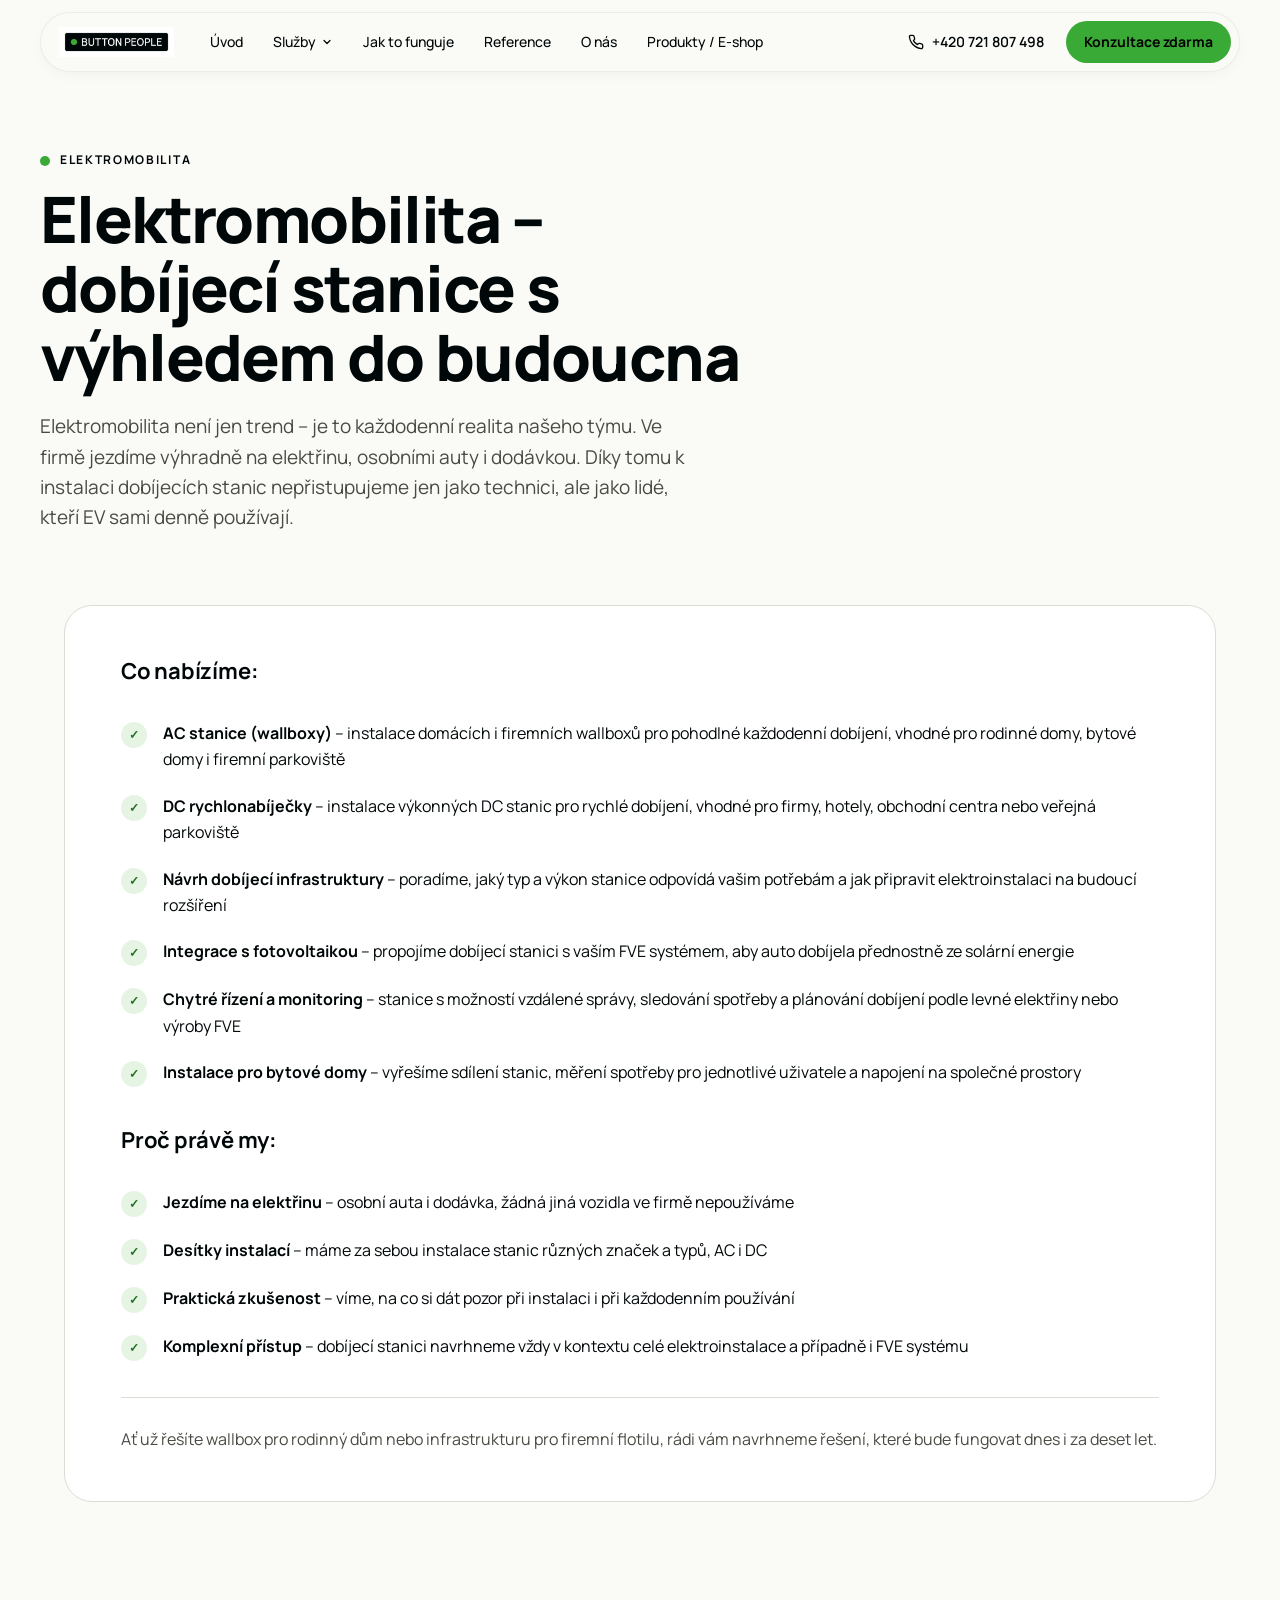
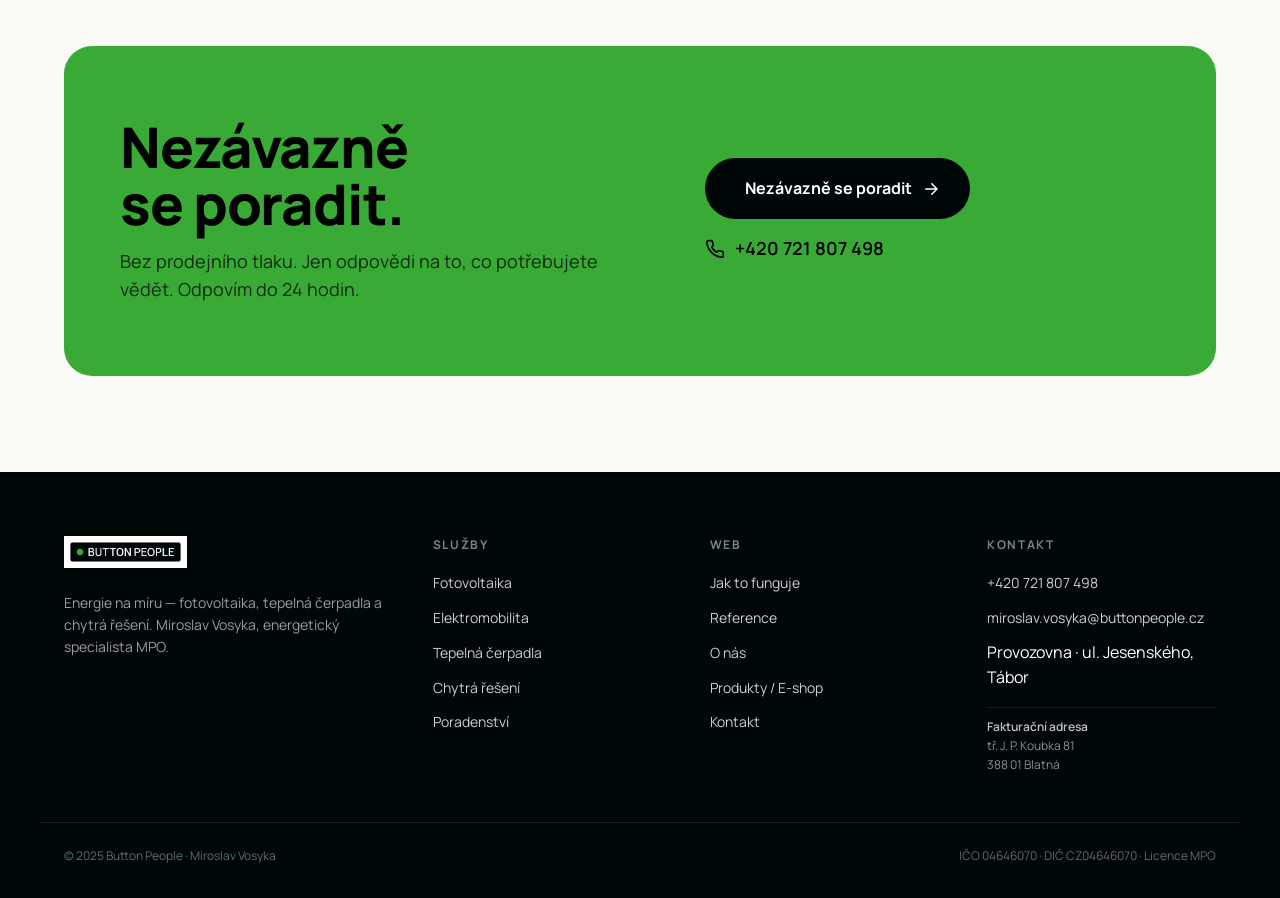
==== commit cb6d6950: "Nahradit textové logo obrázkem buttonpeople.png Logo v navigaci (vlevo nahoře) i v patičce nahrazeno" ====
--- a/elektromobilita.html
+++ b/elektromobilita.html
@@ -64,11 +64,10 @@
   box-shadow: 0 4px 20px -8px rgba(0,7,8,0.08);
 }
 .nav-logo {
-  display: inline-flex; align-items: center; gap: 10px;
-  font-weight: 800; letter-spacing: 0.02em; font-size: 14px;
-  padding: 6px 12px 6px 8px; border-radius: 999px;
-  background: var(--bp-black); color: #fff;
-}
+  display: inline-flex; align-items: center;
+  padding: 0;
+}
+.nav-logo img { height: 30px; width: auto; display: block; }
 .nav-logo .dot { width: 12px; height: 12px; border-radius: 50%; background: var(--bp-green); display: inline-block; flex: none; }
 .nav-links { display: flex; gap: 2px; margin-left: 14px; flex: 1; }
 .nav-links a {
@@ -179,11 +178,10 @@
   padding-top: 24px; font-size: 12px; color: rgba(255,255,255,0.40);
 }
 .footer-logo {
-  display: inline-flex; align-items: center; gap: 10px;
-  font-weight: 800; letter-spacing: 0.02em; font-size: 14px;
-  padding: 6px 12px 6px 8px; border-radius: 999px;
-  background: rgba(255,255,255,0.08); color: #fff;
-}
+  display: inline-flex; align-items: center;
+  padding: 0;
+}
+.footer-logo img { height: 32px; width: auto; display: block; }
 .footer-logo .dot { width: 12px; height: 12px; border-radius: 50%; background: var(--bp-green); display: inline-block; }
 
 /* STICKY CTA */
@@ -210,7 +208,7 @@
 <!-- NAV -->
 <div class="nav-wrap">
   <nav class="nav">
-    <a href="index.html" class="nav-logo"><span class="dot"></span>BUTTON PEOPLE</a>
+    <a href="index.html" class="nav-logo"><img src="buttonpeople.png" alt="Button People"></a>
     <div class="nav-links">
       <a href="index.html">Úvod</a>
       <div class="nav-dropdown">
@@ -324,7 +322,7 @@
 <footer class="footer">
   <div class="container footer-inner">
     <div>
-      <a href="index.html" class="footer-logo"><span class="dot"></span>BUTTON PEOPLE</a>
+      <a href="index.html" class="footer-logo"><img src="buttonpeople.png" alt="Button People"></a>
       <p class="footer-about">Energie na míru — fotovoltaika, tepelná čerpadla a chytrá řešení. Miroslav Vosyka, energetický specialista MPO.</p>
     </div>
     <div class="footer-col">
--- a/style.css
+++ b/style.css
@@ -162,12 +162,10 @@
   box-shadow: 0 4px 20px -8px rgba(0,7,8,0.08);
 }
 .nav-logo {
-  display: inline-flex; align-items: center; gap: 10px;
-  font-weight: 800; letter-spacing: 0.02em; font-size: 14px;
-  padding: 6px 12px 6px 8px; border-radius: 999px;
-  background: var(--bp-black); color: #fff;
-  flex-shrink: 0;
-}
+  display: inline-flex; align-items: center;
+  padding: 0; flex-shrink: 0;
+}
+.nav-logo img { height: 30px; width: auto; display: block; }
 .nav-logo .dot { width: 12px; height: 12px; border-radius: 50%; background: var(--bp-green); display: inline-block; flex: none; }
 .nav-links { display: flex; gap: 2px; margin-left: 14px; flex: 1; }
 .nav-links a {
@@ -497,7 +495,7 @@
   display: flex; justify-content: space-between; align-items: center;
   padding-top: 24px; font-size: 12px; color: rgba(255,255,255,0.40);
 }
-.footer .nav-logo { background: rgba(255,255,255,0.08); }
+.footer .nav-logo img { height: 32px; }
 
 /* ========== CONTACT ========== */
 .contact-grid { display: grid; grid-template-columns: 1.1fr 1fr; gap: 48px; align-items: start; }
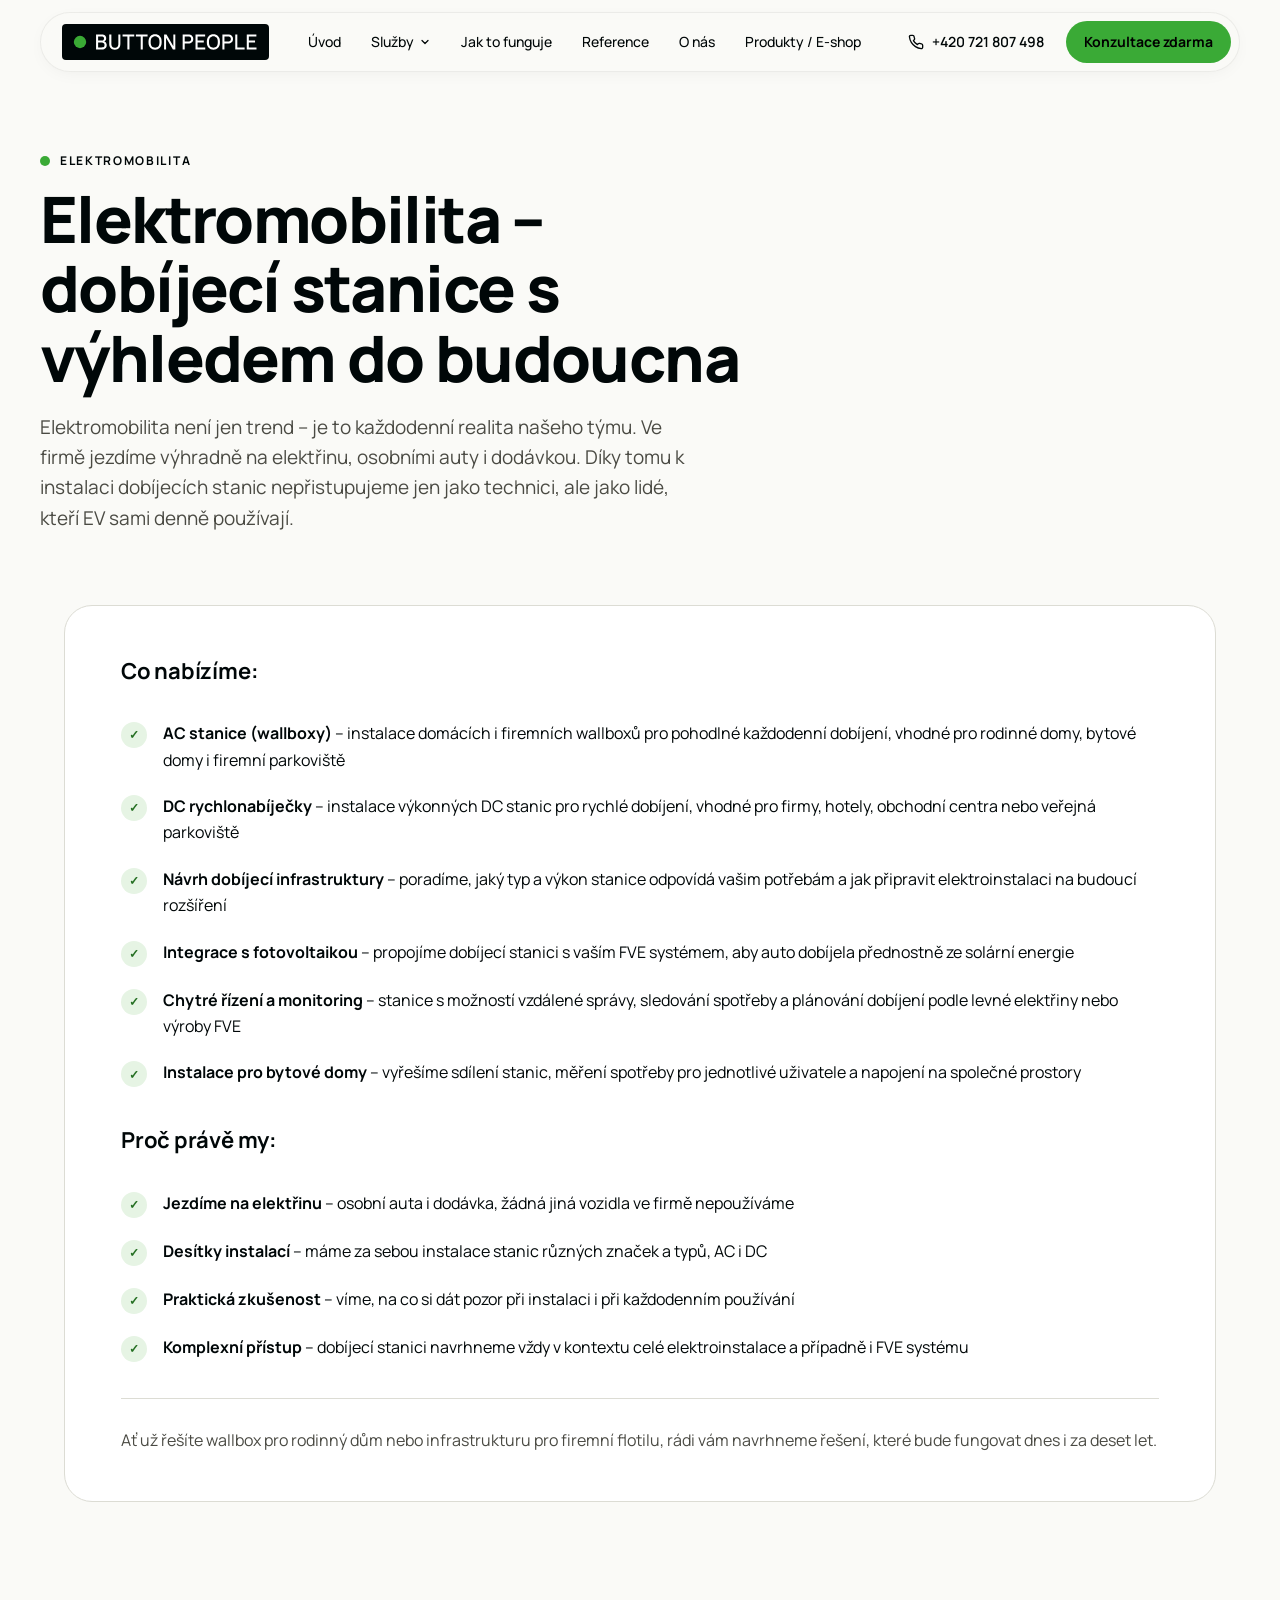
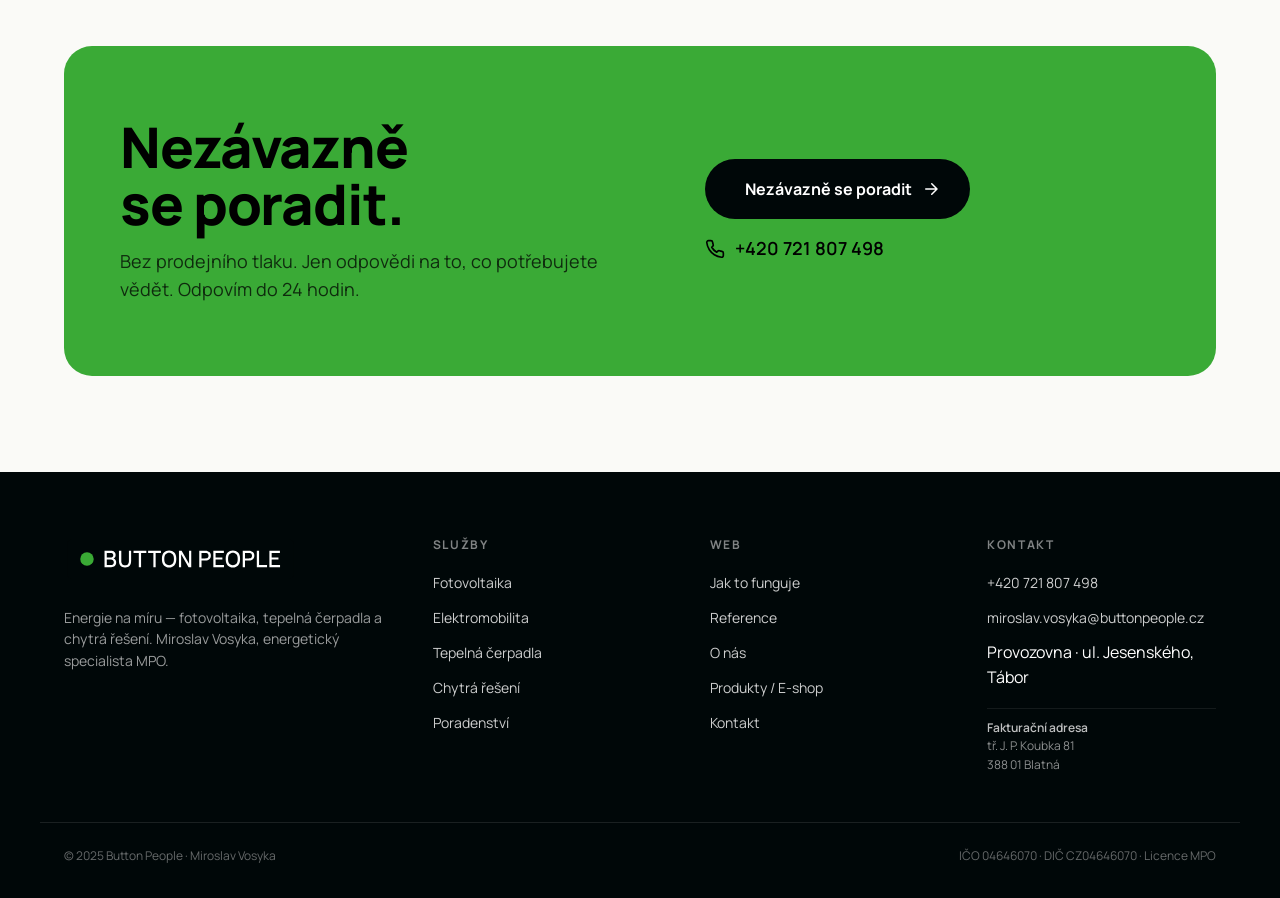
==== commit 571a2edc: "Použít SVG logo, zvětšit a sladit s pozadím webu - Logo nahrazeno za buttonpeople.svg (průhledné poz" ====
--- a/elektromobilita.html
+++ b/elektromobilita.html
@@ -67,7 +67,7 @@
   display: inline-flex; align-items: center;
   padding: 0;
 }
-.nav-logo img { height: 30px; width: auto; display: block; }
+.nav-logo img { height: 42px; width: auto; display: block; }
 .nav-logo .dot { width: 12px; height: 12px; border-radius: 50%; background: var(--bp-green); display: inline-block; flex: none; }
 .nav-links { display: flex; gap: 2px; margin-left: 14px; flex: 1; }
 .nav-links a {
@@ -181,7 +181,7 @@
   display: inline-flex; align-items: center;
   padding: 0;
 }
-.footer-logo img { height: 32px; width: auto; display: block; }
+.footer-logo img { height: 46px; width: auto; display: block; }
 .footer-logo .dot { width: 12px; height: 12px; border-radius: 50%; background: var(--bp-green); display: inline-block; }
 
 /* STICKY CTA */
@@ -199,6 +199,8 @@
   .content-card { padding: 32px 24px; }
   .nav-links { display: none; }
   .nav-phone { display: none; }
+  .nav-logo img { height: 28px; }
+  .nav-cta { white-space: nowrap; }
   .sticky-cta { display: inline-flex; }
 }
 </style>
@@ -208,7 +210,7 @@
 <!-- NAV -->
 <div class="nav-wrap">
   <nav class="nav">
-    <a href="index.html" class="nav-logo"><img src="buttonpeople.png" alt="Button People"></a>
+    <a href="index.html" class="nav-logo"><img src="buttonpeople.svg" alt="Button People"></a>
     <div class="nav-links">
       <a href="index.html">Úvod</a>
       <div class="nav-dropdown">
@@ -322,7 +324,7 @@
 <footer class="footer">
   <div class="container footer-inner">
     <div>
-      <a href="index.html" class="footer-logo"><img src="buttonpeople.png" alt="Button People"></a>
+      <a href="index.html" class="footer-logo"><img src="buttonpeople.svg" alt="Button People"></a>
       <p class="footer-about">Energie na míru — fotovoltaika, tepelná čerpadla a chytrá řešení. Miroslav Vosyka, energetický specialista MPO.</p>
     </div>
     <div class="footer-col">
--- a/style.css
+++ b/style.css
@@ -165,7 +165,7 @@
   display: inline-flex; align-items: center;
   padding: 0; flex-shrink: 0;
 }
-.nav-logo img { height: 30px; width: auto; display: block; }
+.nav-logo img { height: 42px; width: auto; display: block; }
 .nav-logo .dot { width: 12px; height: 12px; border-radius: 50%; background: var(--bp-green); display: inline-block; flex: none; }
 .nav-links { display: flex; gap: 2px; margin-left: 14px; flex: 1; }
 .nav-links a {
@@ -495,7 +495,7 @@
   display: flex; justify-content: space-between; align-items: center;
   padding-top: 24px; font-size: 12px; color: rgba(255,255,255,0.40);
 }
-.footer .nav-logo img { height: 32px; }
+.footer .nav-logo img { height: 46px; }
 
 /* ========== CONTACT ========== */
 .contact-grid { display: grid; grid-template-columns: 1.1fr 1fr; gap: 48px; align-items: start; }
@@ -602,6 +602,8 @@
   .contact-grid { grid-template-columns: 1fr; }
   .nav-links { display: none; }
   .nav-phone { display: none; }
+  .nav-logo img { height: 28px; }
+  .nav-cta { white-space: nowrap; }
   .sticky-cta { display: inline-flex; }
   .product-grid { grid-template-columns: 1fr 1fr; }
   .content-card { padding: 32px 24px; }
